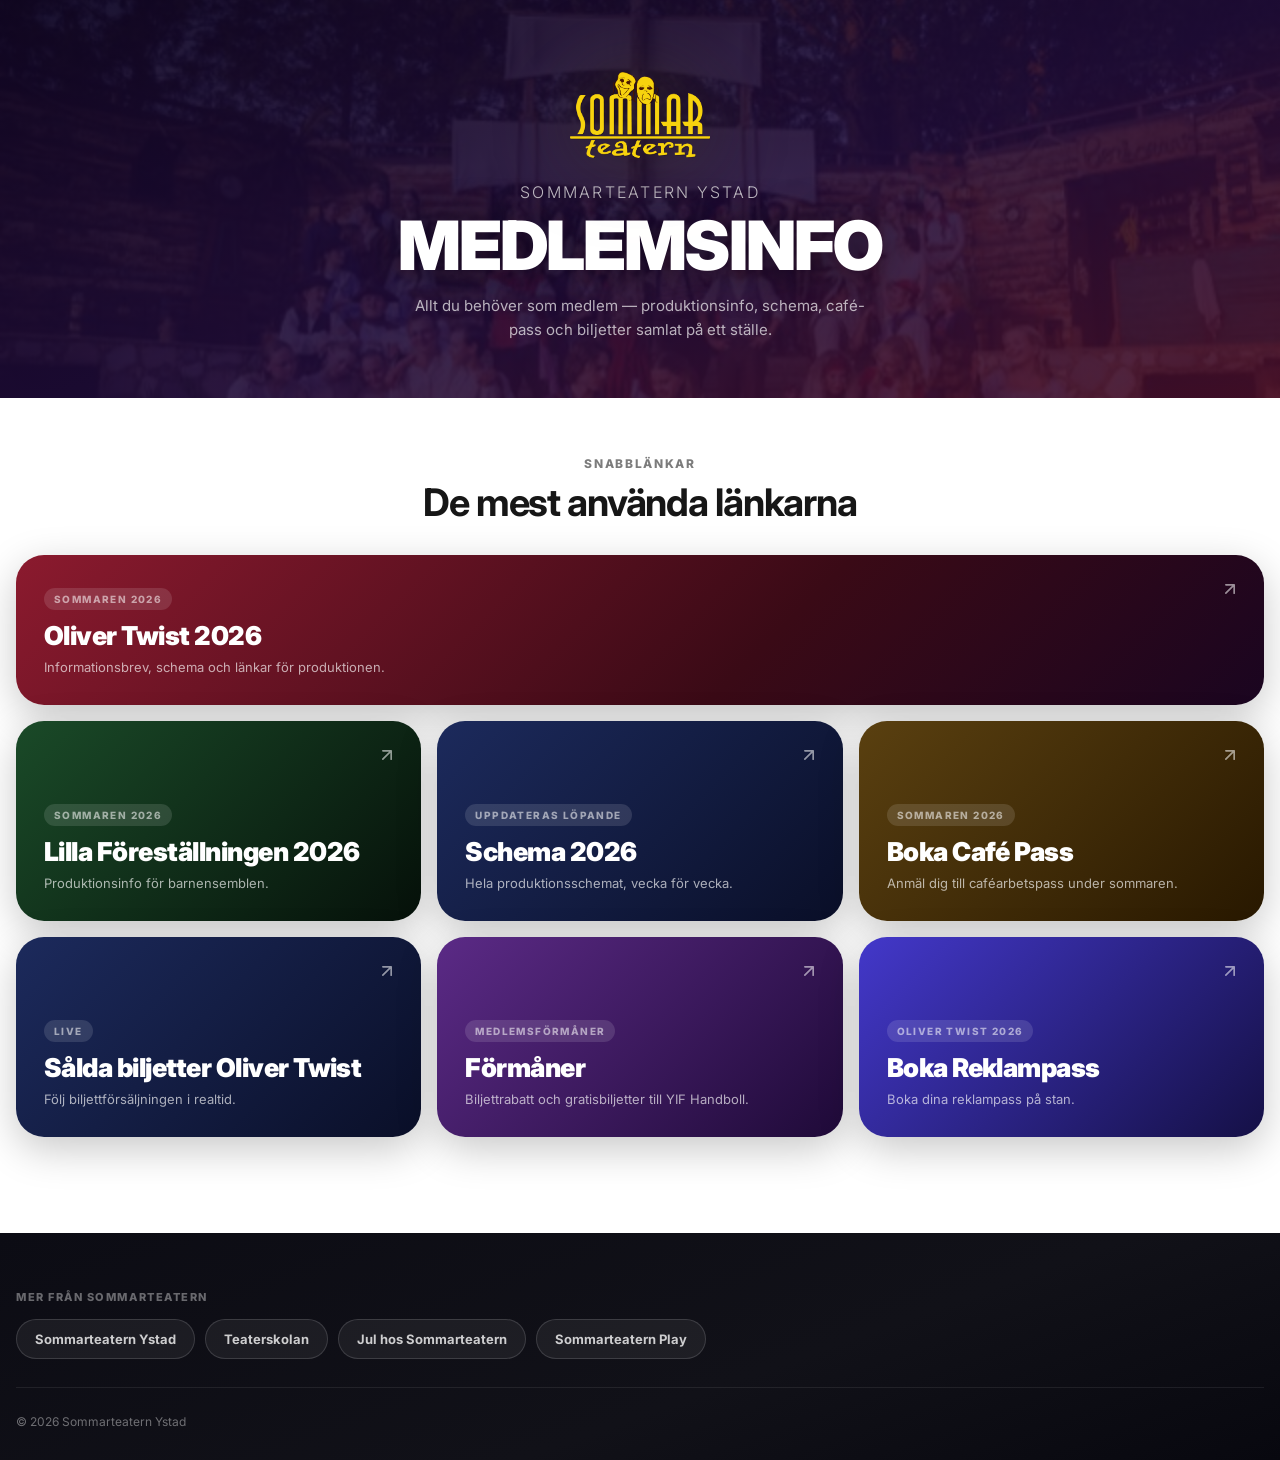
==== index.html @ a862b65d "Hela sidan" ====
<!DOCTYPE html>
<html lang="sv">
<head>
  <meta charset="UTF-8">
  <meta name="viewport" content="width=device-width, initial-scale=1.0">
  <title>Medlemsinfo — Sommarteatern Ystad</title>
  <meta name="description" content="Medlemssida för Sommarteatern Ystad — schema, produktionsinfo, café-pass och biljettförsäljning samlat på ett ställe.">
  <meta name="robots" content="noindex, nofollow">
  <link rel="preconnect" href="https://fonts.googleapis.com">
  <link rel="preconnect" href="https://fonts.gstatic.com" crossorigin>
  <link href="https://fonts.googleapis.com/css2?family=Inter:ital,opsz,wght@0,14..32,300..900;1,14..32,300..900&display=swap" rel="stylesheet">
  <link rel="icon" type="image/png" href="images/sommarteater-logo-yellow.png">
  <link rel="apple-touch-icon" href="images/sommarteater-logo-yellow.png">
  <link rel="stylesheet" href="css/style.css">
</head>
<body>

  <!-- ═══════════════════════════════════════
       HERO
  ════════════════════════════════════════ -->
  <section class="hero-section">
    <div class="container">
      <img src="images/sommarteater-logo-yellow.png" alt="Sommarteatern Ystad" class="hero-logo">
      <span class="hero-kicker">Sommarteatern Ystad</span>
      <h1 class="hero-title">MEDLEMSINFO</h1>
      <p class="hero-sub">Allt du behöver som medlem — produktionsinfo, schema, café-pass och biljetter samlat på ett ställe.</p>
    </div>
  </section>

  <!-- ═══════════════════════════════════════
       SNABBLÄNKAR
  ════════════════════════════════════════ -->
  <section class="section section--home-links">
    <div class="container">
      <header class="section-head center">
        <p class="section-kicker">Snabblänkar</p>
        <h2>De mest använda länkarna</h2>
      </header>

      <div class="link-grid">

        <a href="oliver-twist.html" class="link-tile link-tile--wide link-tile--oliver">
          <div class="link-tile-inner">
            <span class="link-tile-tag">Sommaren 2026</span>
            <h3 class="link-tile-title">Oliver Twist 2026</h3>
            <p class="link-tile-desc">Informationsbrev, schema och länkar för produktionen.</p>
            <svg class="link-tile-arrow" width="20" height="20" viewBox="0 0 24 24" fill="none" stroke="currentColor" stroke-width="2" stroke-linecap="round" stroke-linejoin="round"><path d="M7 17L17 7M17 7H7M17 7V17"/></svg>
          </div>
        </a>

        <a href="lilla-forestallningen.html" class="link-tile link-tile--half link-tile--lilla">
          <div class="link-tile-inner">
            <span class="link-tile-tag">Sommaren 2026</span>
            <h3 class="link-tile-title">Lilla Föreställningen 2026</h3>
            <p class="link-tile-desc">Produktionsinfo för barnensemblen.</p>
            <svg class="link-tile-arrow" width="20" height="20" viewBox="0 0 24 24" fill="none" stroke="currentColor" stroke-width="2" stroke-linecap="round" stroke-linejoin="round"><path d="M7 17L17 7M17 7H7M17 7V17"/></svg>
          </div>
        </a>

        <a href="schema.html" class="link-tile link-tile--half link-tile--schema">
          <div class="link-tile-inner">
            <span class="link-tile-tag">Uppdateras löpande</span>
            <h3 class="link-tile-title">Schema 2026</h3>
            <p class="link-tile-desc">Hela produktionsschemat, vecka för vecka.</p>
            <svg class="link-tile-arrow" width="20" height="20" viewBox="0 0 24 24" fill="none" stroke="currentColor" stroke-width="2" stroke-linecap="round" stroke-linejoin="round"><path d="M7 17L17 7M17 7H7M17 7V17"/></svg>
          </div>
        </a>

        <a href="cafe-pass.html" class="link-tile link-tile--half link-tile--cafe">
          <div class="link-tile-inner">
            <span class="link-tile-tag">Sommaren 2026</span>
            <h3 class="link-tile-title">Boka Café Pass</h3>
            <p class="link-tile-desc">Anmäl dig till caféarbetspass under sommaren.</p>
            <svg class="link-tile-arrow" width="20" height="20" viewBox="0 0 24 24" fill="none" stroke="currentColor" stroke-width="2" stroke-linecap="round" stroke-linejoin="round"><path d="M7 17L17 7M17 7H7M17 7V17"/></svg>
          </div>
        </a>

        <a href="https://live-sales.nortic.se/SIVIVLPBEH?new" target="_blank" rel="noopener" class="link-tile link-tile--half link-tile--tickets">
          <div class="link-tile-inner">
            <span class="link-tile-tag">Live</span>
            <h3 class="link-tile-title">Sålda biljetter Oliver Twist</h3>
            <p class="link-tile-desc">Följ biljettförsäljningen i realtid.</p>
            <svg class="link-tile-arrow" width="20" height="20" viewBox="0 0 24 24" fill="none" stroke="currentColor" stroke-width="2" stroke-linecap="round" stroke-linejoin="round"><path d="M7 17L17 7M17 7H7M17 7V17"/></svg>
          </div>
        </a>

        <a href="formaner.html" class="link-tile link-tile--half link-tile--formaner">
          <div class="link-tile-inner">
            <span class="link-tile-tag">Medlemsförmåner</span>
            <h3 class="link-tile-title">Förmåner</h3>
            <p class="link-tile-desc">Biljettrabatt och gratisbiljetter till YIF Handboll.</p>
            <svg class="link-tile-arrow" width="20" height="20" viewBox="0 0 24 24" fill="none" stroke="currentColor" stroke-width="2" stroke-linecap="round" stroke-linejoin="round"><path d="M7 17L17 7M17 7H7M17 7V17"/></svg>
          </div>
        </a>

        <a href="reklampass.html" class="link-tile link-tile--half link-tile--reklam">
          <div class="link-tile-inner">
            <span class="link-tile-tag">Oliver Twist 2026</span>
            <h3 class="link-tile-title">Boka Reklampass</h3>
            <p class="link-tile-desc">Boka dina reklampass på stan.</p>
            <svg class="link-tile-arrow" width="20" height="20" viewBox="0 0 24 24" fill="none" stroke="currentColor" stroke-width="2" stroke-linecap="round" stroke-linejoin="round"><path d="M7 17L17 7M17 7H7M17 7V17"/></svg>
          </div>
        </a>

      </div>
    </div>
  </section>

  <!-- ═══════════════════════════════════════
       FOOTER
  ════════════════════════════════════════ -->
  <footer class="site-footer">
    <div class="container">

      <p class="footer-links-title">Mer från Sommarteatern</p>
      <div class="footer-links">
        <a href="https://www.sommarteaternystad.com" target="_blank" rel="noopener" class="footer-link-pill">Sommarteatern Ystad</a>
        <a href="https://teaterskolan.sommarteaternystad.com" target="_blank" rel="noopener" class="footer-link-pill">Teaterskolan</a>
        <a href="https://jul.sommarteaternystad.com" target="_blank" rel="noopener" class="footer-link-pill">Jul hos Sommarteatern</a>
        <a href="https://sommarteaternplay.com" target="_blank" rel="noopener" class="footer-link-pill">Sommarteatern Play</a>
      </div>

      <div class="footer-bottom">
        <span>© 2026 Sommarteatern Ystad</span>
      </div>
    </div>
  </footer>

</body>
</html>
---- css/style.css ----
/* ══════════════════════════════════════════════
   MEDLEMSSIDA — Sommarteatern Ystad
   Delar designspråk med sommarteaternystad.com
══════════════════════════════════════════════ */

:root {
  --bg: #ffffff;
  --bg-soft: #f7f7f5;
  --line: rgba(20, 20, 20, 0.08);
  --text: #161616;
  --muted: rgba(22, 22, 22, 0.72);
  --muted-2: rgba(22, 22, 22, 0.5);

  /* Brand */
  --gold: #c9a84c;
  --gold-light: #e0bb65;
  --crimson: #8b1a2e;
  --crimson-deep: #5e0f1e;
  --purple-dark: #0e0421;
  --purple-mid: #1c0938;
  --blue: #1c2a5c;
  --blue-deep: #0a0f28;
  --green: #1a4a28;
  --green-deep: #06110a;

  --max: 1280px;
  --radius-lg: 28px;
  --radius-md: 20px;
  --radius-sm: 14px;
  --shadow: 0 18px 50px rgba(0, 0, 0, 0.06);
  --shadow-dark: 0 12px 40px rgba(0, 0, 0, 0.22);
}

*, *::before, *::after { box-sizing: border-box; }

html { scroll-behavior: smooth; }

body {
  margin: 0;
  font-family: 'Inter', -apple-system, BlinkMacSystemFont, 'Helvetica Neue', sans-serif;
  background: var(--bg);
  color: var(--text);
  line-height: 1.6;
  -webkit-font-smoothing: antialiased;
  -moz-osx-font-smoothing: grayscale;
}

a { color: inherit; text-decoration: none; }
img { display: block; max-width: 100%; }

.container {
  width: min(calc(100% - 32px), var(--max));
  margin: 0 auto;
}

/* ══════════════════════════════════════════════
   TOP BAR — enkel navigering på undersidor
══════════════════════════════════════════════ */

.topbar {
  background: var(--purple-dark);
  padding: 16px 0;
}

.topbar .container {
  display: flex;
  align-items: center;
  justify-content: space-between;
  gap: 16px;
}

.topbar-brand {
  display: flex;
  align-items: center;
  gap: 12px;
}

.topbar-logo { height: 40px; width: auto; }

.topbar-title {
  color: #fff;
  font-weight: 800;
  font-size: 14px;
  letter-spacing: 0.02em;
}

.topbar-back {
  display: inline-flex;
  align-items: center;
  gap: 6px;
  color: rgba(255,255,255,0.80);
  font-size: 14px;
  font-weight: 700;
  padding: 8px 16px;
  border-radius: 999px;
  background: rgba(255,255,255,0.08);
  border: 1px solid rgba(255,255,255,0.18);
  transition: background 0.2s, color 0.2s;
}

.topbar-back:hover { background: rgba(255,255,255,0.16); color: #fff; }

/* ══════════════════════════════════════════════
   HERO (startsida)
══════════════════════════════════════════════ */

.hero-section {
  position: relative;
  padding: 72px 0 56px;
  background:
    linear-gradient(160deg, rgba(14,4,33,0.90) 0%, rgba(28,9,56,0.86) 55%, rgba(94,15,30,0.88) 130%),
    url('../images/accent-hero.jpg') center 32% / cover no-repeat;
  text-align: center;
  overflow: hidden;
}

.hero-logo {
  width: min(140px, 32vw);
  height: auto;
  margin: 0 auto 22px;
  filter: drop-shadow(0 4px 30px rgba(0,0,0,0.5)) drop-shadow(0 0 40px rgba(201,168,76,0.25));
}

.hero-kicker {
  display: block;
  font-size: clamp(13px, 1.8vw, 16px);
  font-weight: 300;
  letter-spacing: 0.14em;
  color: rgba(255,255,255,0.72);
  text-transform: uppercase;
  margin-bottom: 8px;
}

.hero-title {
  margin: 0;
  font-size: clamp(38px, 8vw, 68px);
  font-weight: 900;
  letter-spacing: -0.03em;
  line-height: 0.95;
  color: #fff;
  text-shadow: 0 4px 40px rgba(0,0,0,0.5);
}

.hero-sub {
  margin: 16px auto 0;
  max-width: 460px;
  font-size: 15px;
  color: rgba(255,255,255,0.68);
}

/* ══════════════════════════════════════════════
   SECTION SHARED
══════════════════════════════════════════════ */

.section { padding: 56px 0; }

.section-head { margin-bottom: 32px; }
.section-head.center { text-align: center; }

.section-kicker {
  margin: 0 0 10px;
  text-transform: uppercase;
  letter-spacing: 0.14em;
  font-size: 12px;
  font-weight: 800;
  color: #7c7c7c;
}

h1.page-title {
  margin: 0 0 12px;
  font-size: clamp(28px, 4.5vw, 44px);
  font-weight: 900;
  letter-spacing: -0.03em;
  line-height: 1.05;
  color: var(--text);
}

h2 {
  margin: 0 0 12px;
  font-size: clamp(26px, 3.5vw, 38px);
  line-height: 1.05;
  letter-spacing: -0.03em;
  color: var(--text);
}

.page-lead {
  font-size: 16px;
  color: var(--muted);
  max-width: 620px;
  margin: 0 0 8px;
}

/* ══════════════════════════════════════════════
   SIDHUVUD MED STÄMNINGSBILD
══════════════════════════════════════════════ */

.page-header-row {
  display: flex;
  align-items: flex-end;
  justify-content: space-between;
  gap: 28px;
  flex-wrap: wrap;
}

.page-header-text { flex: 1; min-width: 240px; }

.page-photo {
  width: 168px;
  height: 168px;
  border-radius: var(--radius-md);
  object-fit: cover;
  box-shadow: var(--shadow);
  flex-shrink: 0;
}

@media (max-width: 719px) {
  .page-header-row { flex-direction: column-reverse; align-items: stretch; gap: 18px; }
  .page-photo { width: 100%; height: 160px; }
}

/* ══════════════════════════════════════════════
   INFO-KORT (Ledare & Kontakt m.fl.)
══════════════════════════════════════════════ */

.info-card {
  background: #fff;
  border: 1px solid var(--line);
  border-radius: var(--radius-md);
  padding: 24px 26px;
  box-shadow: var(--shadow);
  margin-bottom: 32px;
}

.info-card-title {
  margin: 0 0 12px;
  font-size: 16px;
  font-weight: 800;
  letter-spacing: -0.01em;
  color: var(--text);
}

.info-card p {
  margin: 0 0 10px;
  font-size: 14px;
  color: var(--muted);
  line-height: 1.65;
}

.info-card p:last-child { margin-bottom: 0; }

/* ══════════════════════════════════════════════
   FÖRMÅNS-KORT
══════════════════════════════════════════════ */

.benefit-card {
  background: #fff;
  border: 1px solid var(--line);
  border-radius: var(--radius-lg);
  padding: 30px 28px;
  box-shadow: var(--shadow);
  margin-bottom: 20px;
}

.benefit-card-icon {
  width: 52px;
  height: 52px;
  border-radius: 14px;
  display: flex;
  align-items: center;
  justify-content: center;
  margin-bottom: 18px;
  background: rgba(201,168,76,0.12);
  color: var(--gold);
}

.benefit-card-icon--purple { background: rgba(91,42,134,0.10); color: #7c3fb0; }

.benefit-card-title {
  margin: 0 0 12px;
  font-size: 21px;
  font-weight: 900;
  letter-spacing: -0.02em;
  color: var(--text);
}

.benefit-card p {
  margin: 0 0 14px;
  font-size: 14.5px;
  line-height: 1.7;
  color: var(--muted);
}

.benefit-card p:last-of-type { margin-bottom: 0; }

.benefit-card-code {
  display: inline-flex;
  align-items: center;
  gap: 8px;
  background: var(--bg-soft);
  border: 1px solid var(--line);
  border-radius: 999px;
  padding: 8px 20px;
  font-weight: 800;
  font-size: 14px;
  letter-spacing: 0.04em;
  margin: 6px 0 4px;
}

/* ══════════════════════════════════════════════
   LÄNK-GRID (bento-liknande knappar)
══════════════════════════════════════════════ */

.link-grid {
  display: grid;
  grid-template-columns: repeat(3, 1fr);
  gap: 16px;
}

.link-tile {
  border-radius: var(--radius-lg);
  overflow: hidden;
  position: relative;
  min-height: 200px;
  display: flex;
  transition: transform 0.22s ease, box-shadow 0.22s ease;
  box-shadow: var(--shadow-dark);
}

.link-tile:hover { transform: translateY(-4px) scale(1.005); box-shadow: 0 24px 64px rgba(0,0,0,0.30); }

.link-tile--wide { grid-column: span 3; min-height: 150px; }
.link-tile--half { grid-column: span 3; }

@media (min-width: 720px) {
  .link-tile--half { grid-column: span 1; }
}

.link-tile-inner {
  flex: 1;
  display: flex;
  flex-direction: column;
  justify-content: flex-end;
  padding: 28px;
  position: relative;
}

.link-tile--oliver .link-tile-inner {
  background: linear-gradient(135deg, var(--crimson) 0%, #3a0a16 60%, #1a0520 100%);
}
.link-tile--lilla .link-tile-inner {
  background: linear-gradient(135deg, var(--green) 0%, var(--green-deep) 100%);
}
.link-tile--schema .link-tile-inner {
  background: linear-gradient(135deg, var(--blue) 0%, var(--blue-deep) 100%);
}
.link-tile--cafe .link-tile-inner {
  background: linear-gradient(135deg, #5a4010 0%, #281800 100%);
}
.link-tile--tickets .link-tile-inner {
  background: linear-gradient(135deg, #1c2a5c 0%, #0a0f28 100%);
}
.link-tile--formaner .link-tile-inner {
  background: linear-gradient(135deg, #5b2a86 0%, #1f0a38 100%);
}
.link-tile--reklam .link-tile-inner {
  background: linear-gradient(135deg, #4338CA 0%, #151046 100%);
}

.link-tile-tag {
  display: inline-block;
  align-self: flex-start;
  font-size: 10px;
  font-weight: 800;
  text-transform: uppercase;
  letter-spacing: 0.14em;
  color: rgba(255,255,255,0.55);
  background: rgba(255,255,255,0.12);
  padding: 3px 10px;
  border-radius: 999px;
  margin-bottom: 12px;
}

.link-tile-title {
  margin: 0 0 8px;
  font-size: clamp(20px, 2.4vw, 26px);
  font-weight: 900;
  color: #fff;
  letter-spacing: -0.02em;
  line-height: 1.05;
}

.link-tile-desc {
  margin: 0;
  font-size: 13px;
  color: rgba(255,255,255,0.65);
  line-height: 1.5;
}

.link-tile-arrow {
  position: absolute;
  top: 24px;
  right: 24px;
  color: rgba(255,255,255,0.55);
  transition: transform 0.2s, color 0.2s;
}

.link-tile:hover .link-tile-arrow { transform: translate(3px,-3px); color: #fff; }

.link-tile.is-disabled { opacity: 0.6; cursor: default; }
.link-tile.is-disabled:hover { transform: none; box-shadow: var(--shadow-dark); }

/* ══════════════════════════════════════════════
   RESURS-KORT (dokumentlänkar på innehållssidor)
══════════════════════════════════════════════ */

.resource-list {
  display: flex;
  flex-direction: column;
  gap: 14px;
  margin: 0 0 40px;
}

.resource-card {
  display: flex;
  align-items: center;
  gap: 18px;
  background: #fff;
  border: 1px solid var(--line);
  border-radius: var(--radius-md);
  padding: 20px 24px;
  box-shadow: var(--shadow);
  transition: transform 0.18s ease, box-shadow 0.18s ease, border-color 0.18s;
}

.resource-card:hover {
  transform: translateY(-2px);
  box-shadow: 0 20px 50px rgba(0,0,0,0.10);
  border-color: rgba(201,168,76,0.4);
}

.resource-icon {
  flex-shrink: 0;
  width: 46px;
  height: 46px;
  border-radius: 12px;
  display: flex;
  align-items: center;
  justify-content: center;
  background: var(--bg-soft);
  color: var(--crimson);
}

.resource-body { flex: 1; min-width: 0; }

.resource-title {
  margin: 0 0 3px;
  font-size: 16px;
  font-weight: 800;
  letter-spacing: -0.01em;
  color: var(--text);
}

.resource-desc {
  margin: 0;
  font-size: 13px;
  color: var(--muted-2);
}

.resource-go {
  flex-shrink: 0;
  color: var(--muted-2);
  transition: transform 0.18s, color 0.18s;
}

.resource-card:hover .resource-go { transform: translateX(3px); color: var(--crimson); }

/* ══════════════════════════════════════════════
   BUTTONS
══════════════════════════════════════════════ */

.btn {
  display: inline-flex;
  align-items: center;
  justify-content: center;
  gap: 8px;
  min-height: 50px;
  padding: 0 26px;
  border-radius: 999px;
  font-size: 15px;
  font-weight: 800;
  letter-spacing: -0.01em;
  transition: background 0.2s, transform 0.18s, box-shadow 0.18s;
  cursor: pointer;
  border: none;
  white-space: nowrap;
}

.btn-gold { background: var(--gold); color: #1a1000; }
.btn-gold:hover { background: var(--gold-light); transform: translateY(-2px); box-shadow: 0 8px 24px rgba(201,168,76,0.45); }

.btn-crimson { background: var(--crimson); color: #fff; }
.btn-crimson:hover { background: #a01f35; transform: translateY(-2px); box-shadow: 0 8px 24px rgba(139,26,46,0.4); }

.btn-dark { background: var(--purple-dark); color: #fff; }
.btn-dark:hover { background: var(--purple-mid); transform: translateY(-2px); }

.btn-row {
  display: flex;
  gap: 12px;
  flex-wrap: wrap;
  margin-top: 4px;
}

/* ══════════════════════════════════════════════
   NOTICE / PLACEHOLDER
══════════════════════════════════════════════ */

.notice {
  border-radius: var(--radius-md);
  padding: 18px 22px;
  font-size: 14px;
  line-height: 1.6;
  margin-bottom: 32px;
}

.notice-info {
  background: #fff7e6;
  border: 1px solid #f0d999;
  color: #7a5c00;
}

/* ══════════════════════════════════════════════
   SCHEMA EMBED
══════════════════════════════════════════════ */

.embed-wrap {
  position: relative;
  border-radius: var(--radius-lg);
  overflow: hidden;
  box-shadow: var(--shadow-dark);
  border: 1px solid var(--line);
  background: #f8fafc;
}

.embed-wrap iframe {
  display: block;
  width: 100%;
  height: 82vh;
  min-height: 640px;
  border: none;
  position: relative;
  z-index: 1;
}

.embed-loading {
  position: absolute;
  inset: 0;
  display: flex;
  flex-direction: column;
  align-items: center;
  justify-content: center;
  gap: 16px;
  background: #f8fafc;
  z-index: 2;
  transition: opacity 0.25s ease;
}

.embed-loading-spinner {
  width: 40px;
  height: 40px;
  border-radius: 50%;
  border: 3px solid rgba(139, 26, 46, 0.15);
  border-top-color: var(--crimson);
  animation: embed-spin 0.8s linear infinite;
}

.embed-loading-text {
  font-size: 13px;
  font-weight: 700;
  color: var(--muted-2);
}

@keyframes embed-spin {
  to { transform: rotate(360deg); }
}

.embed-fallback {
  padding: 60px 24px;
  text-align: center;
  color: var(--muted);
}

.embed-fallback h3 { margin: 0 0 10px; font-size: 20px; color: var(--text); }
.embed-fallback p { margin: 0 0 20px; font-size: 14px; }

@media (max-width: 719px) {
  .embed-wrap iframe { height: 78vh; min-height: 520px; }
}

/* ══════════════════════════════════════════════
   KOMMER SNART
══════════════════════════════════════════════ */

.coming-soon {
  text-align: center;
  padding: 90px 0;
}

.coming-soon-badge {
  display: inline-block;
  font-size: 11px;
  font-weight: 800;
  text-transform: uppercase;
  letter-spacing: 0.16em;
  color: var(--crimson);
  background: rgba(139,26,46,0.08);
  padding: 6px 14px;
  border-radius: 999px;
  margin-bottom: 18px;
}

/* ══════════════════════════════════════════════
   FOOTER
══════════════════════════════════════════════ */

.site-footer {
  background: linear-gradient(160deg, #0c0c14 0%, #111118 60%, #08080f 100%);
  color: #fff;
  padding: 56px 0 28px;
  margin-top: 40px;
}

.footer-doc-card {
  display: flex;
  align-items: center;
  gap: 20px;
  background: rgba(255,255,255,0.05);
  border: 1px solid rgba(255,255,255,0.10);
  border-radius: var(--radius-md);
  padding: 22px 26px;
  margin-bottom: 32px;
  flex-wrap: wrap;
}

.footer-doc-icon {
  flex-shrink: 0;
  width: 48px;
  height: 48px;
  border-radius: 12px;
  background: rgba(201,168,76,0.15);
  color: var(--gold);
  display: flex;
  align-items: center;
  justify-content: center;
}

.footer-doc-body { flex: 1; min-width: 200px; }

.footer-doc-title { font-size: 16px; font-weight: 800; margin: 0 0 4px; }
.footer-doc-desc { font-size: 13px; color: rgba(255,255,255,0.55); margin: 0; }

.footer-links-title {
  margin: 0 0 12px;
  font-size: 11px;
  font-weight: 800;
  text-transform: uppercase;
  letter-spacing: 0.14em;
  color: rgba(255,255,255,0.38);
}

.footer-links {
  display: flex;
  flex-wrap: wrap;
  gap: 10px;
  margin-bottom: 28px;
}

.footer-link-pill {
  display: inline-flex;
  align-items: center;
  padding: 9px 18px;
  border-radius: 999px;
  background: rgba(255,255,255,0.06);
  border: 1px solid rgba(255,255,255,0.14);
  color: rgba(255,255,255,0.78);
  font-size: 13px;
  font-weight: 700;
  transition: background 0.2s, border-color 0.2s, color 0.2s;
}

.footer-link-pill:hover {
  background: rgba(255,255,255,0.14);
  border-color: rgba(255,255,255,0.22);
  color: #fff;
}

.footer-bottom {
  display: flex;
  align-items: center;
  justify-content: space-between;
  gap: 12px;
  flex-wrap: wrap;
  padding-top: 24px;
  border-top: 1px solid rgba(255,255,255,0.08);
  font-size: 12px;
  color: rgba(255,255,255,0.40);
}

.footer-bottom a { color: rgba(255,255,255,0.55); }
.footer-bottom a:hover { color: #fff; }

/* ══════════════════════════════════════════════
   RESPONSIVE
══════════════════════════════════════════════ */

@media (max-width: 719px) {
  .link-grid { grid-template-columns: 1fr; }
  .link-tile--wide { grid-column: span 1; }
  .topbar-title { display: none; }

  /* Kompakt hero — allt (header + snabblänkar) ska rymmas i första vyn */
  .hero-section { padding: 24px 0 18px; }
  .hero-logo { width: 56px; margin: 0 auto 8px; }
  .hero-kicker { font-size: 10px; margin-bottom: 2px; }
  .hero-title { font-size: 28px; }
  .hero-sub { display: none; }

  .section--home-links { padding: 14px 0 24px; }
  .section--home-links .section-head { margin-bottom: 10px; }
  .section--home-links .section-kicker { display: none; }
  .section--home-links h2 { font-size: 18px; letter-spacing: -0.02em; }

  /* Snabblänkar som kompakta rader istället för stora kort */
  .link-grid { gap: 8px; }
  .link-tile, .link-tile--wide, .link-tile--half { min-height: 0; }

  .link-tile-inner {
    flex-direction: row;
    align-items: center;
    justify-content: space-between;
    padding: 17px 18px;
    gap: 12px;
  }

  .link-tile-tag { display: none; }
  .link-tile-title { font-size: 15px; margin: 0; line-height: 1.2; }
  .link-tile-desc { display: none; }

  .link-tile-arrow {
    position: static;
    flex-shrink: 0;
    width: 16px;
    height: 16px;
  }
}
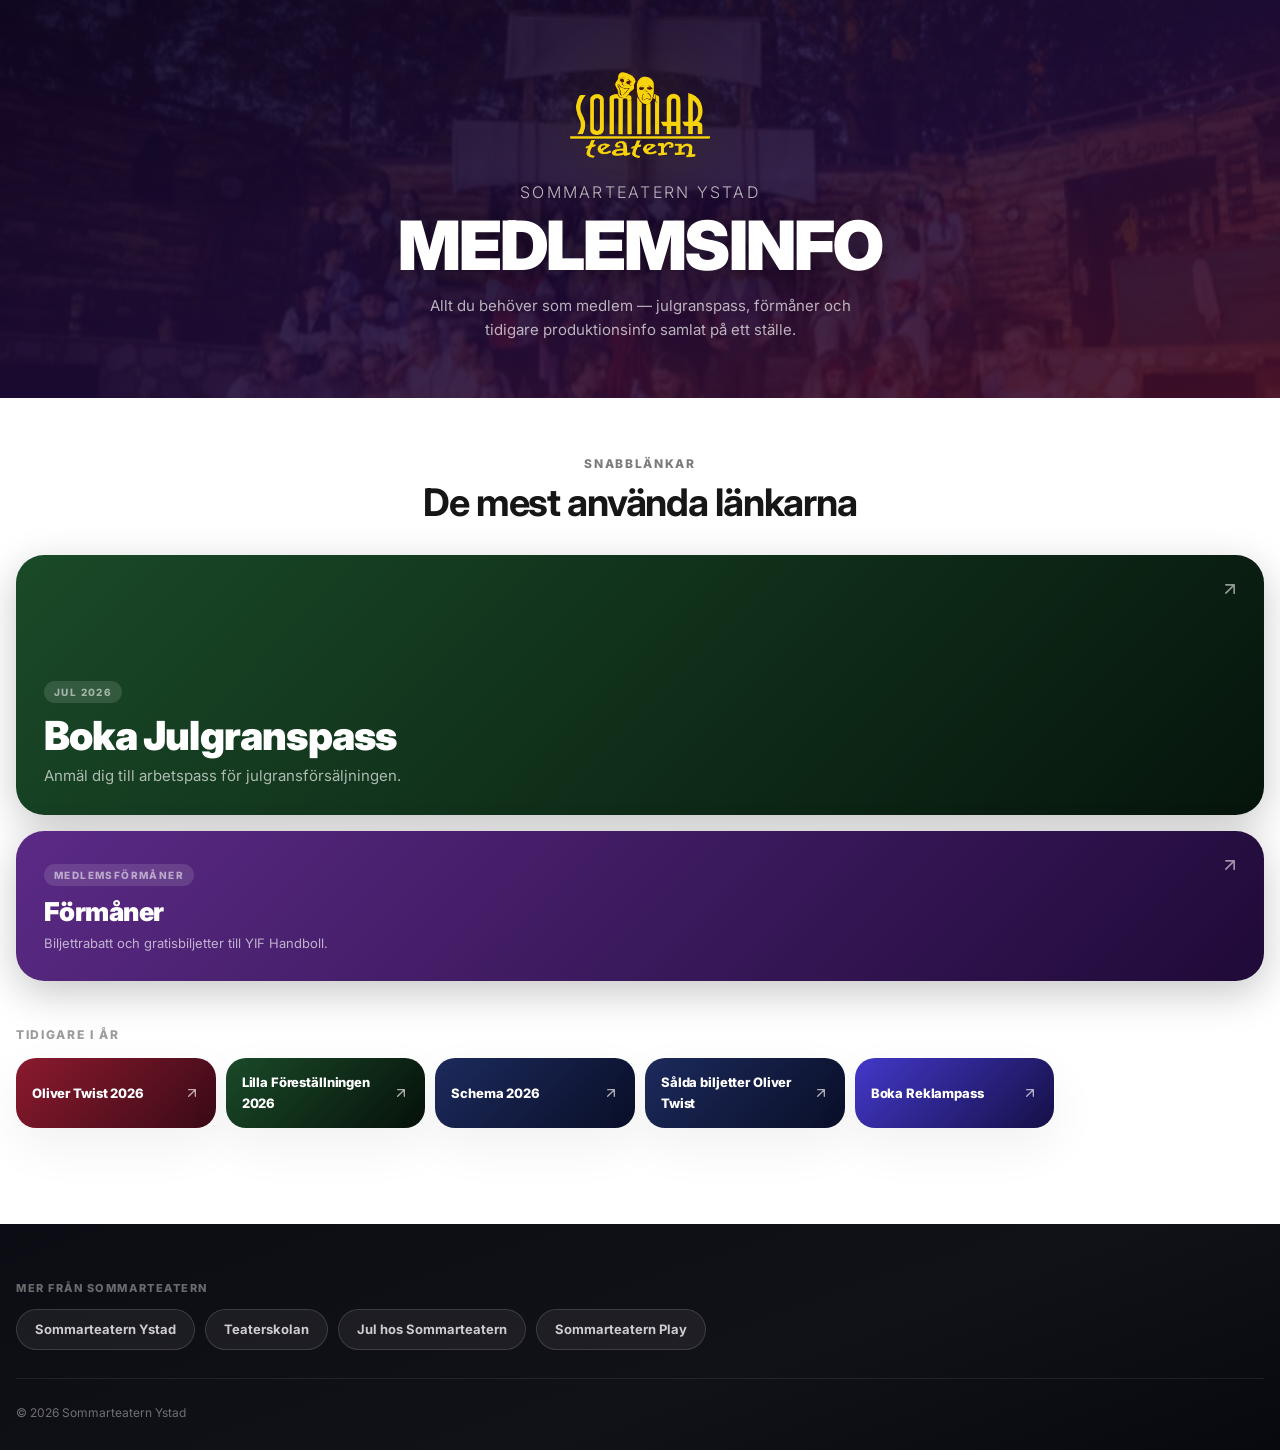
==== commit 1774f11e: "Jul" ====
--- a/index.html
+++ b/index.html
@@ -4,7 +4,7 @@
   <meta charset="UTF-8">
   <meta name="viewport" content="width=device-width, initial-scale=1.0">
   <title>Medlemsinfo — Sommarteatern Ystad</title>
-  <meta name="description" content="Medlemssida för Sommarteatern Ystad — schema, produktionsinfo, café-pass och biljettförsäljning samlat på ett ställe.">
+  <meta name="description" content="Medlemssida för Sommarteatern Ystad — boka julgranspass, se medlemsförmåner och hitta tidigare produktionsinfo samlat på ett ställe.">
   <meta name="robots" content="noindex, nofollow">
   <link rel="preconnect" href="https://fonts.googleapis.com">
   <link rel="preconnect" href="https://fonts.gstatic.com" crossorigin>
@@ -23,7 +23,7 @@
       <img src="images/sommarteater-logo-yellow.png" alt="Sommarteatern Ystad" class="hero-logo">
       <span class="hero-kicker">Sommarteatern Ystad</span>
       <h1 class="hero-title">MEDLEMSINFO</h1>
-      <p class="hero-sub">Allt du behöver som medlem — produktionsinfo, schema, café-pass och biljetter samlat på ett ställe.</p>
+      <p class="hero-sub">Allt du behöver som medlem — julgranspass, förmåner och tidigare produktionsinfo samlat på ett ställe.</p>
     </div>
   </section>
 
@@ -39,52 +39,16 @@
 
       <div class="link-grid">
 
-        <a href="oliver-twist.html" class="link-tile link-tile--wide link-tile--oliver">
+        <a href="cafe-pass.html" class="link-tile link-tile--featured link-tile--jul">
           <div class="link-tile-inner">
-            <span class="link-tile-tag">Sommaren 2026</span>
-            <h3 class="link-tile-title">Oliver Twist 2026</h3>
-            <p class="link-tile-desc">Informationsbrev, schema och länkar för produktionen.</p>
+            <span class="link-tile-tag">Jul 2026</span>
+            <h3 class="link-tile-title">Boka Julgranspass</h3>
+            <p class="link-tile-desc">Anmäl dig till arbetspass för julgransförsäljningen.</p>
             <svg class="link-tile-arrow" width="20" height="20" viewBox="0 0 24 24" fill="none" stroke="currentColor" stroke-width="2" stroke-linecap="round" stroke-linejoin="round"><path d="M7 17L17 7M17 7H7M17 7V17"/></svg>
           </div>
         </a>
 
-        <a href="lilla-forestallningen.html" class="link-tile link-tile--half link-tile--lilla">
-          <div class="link-tile-inner">
-            <span class="link-tile-tag">Sommaren 2026</span>
-            <h3 class="link-tile-title">Lilla Föreställningen 2026</h3>
-            <p class="link-tile-desc">Produktionsinfo för barnensemblen.</p>
-            <svg class="link-tile-arrow" width="20" height="20" viewBox="0 0 24 24" fill="none" stroke="currentColor" stroke-width="2" stroke-linecap="round" stroke-linejoin="round"><path d="M7 17L17 7M17 7H7M17 7V17"/></svg>
-          </div>
-        </a>
-
-        <a href="schema.html" class="link-tile link-tile--half link-tile--schema">
-          <div class="link-tile-inner">
-            <span class="link-tile-tag">Uppdateras löpande</span>
-            <h3 class="link-tile-title">Schema 2026</h3>
-            <p class="link-tile-desc">Hela produktionsschemat, vecka för vecka.</p>
-            <svg class="link-tile-arrow" width="20" height="20" viewBox="0 0 24 24" fill="none" stroke="currentColor" stroke-width="2" stroke-linecap="round" stroke-linejoin="round"><path d="M7 17L17 7M17 7H7M17 7V17"/></svg>
-          </div>
-        </a>
-
-        <a href="cafe-pass.html" class="link-tile link-tile--half link-tile--cafe">
-          <div class="link-tile-inner">
-            <span class="link-tile-tag">Sommaren 2026</span>
-            <h3 class="link-tile-title">Boka Café Pass</h3>
-            <p class="link-tile-desc">Anmäl dig till caféarbetspass under sommaren.</p>
-            <svg class="link-tile-arrow" width="20" height="20" viewBox="0 0 24 24" fill="none" stroke="currentColor" stroke-width="2" stroke-linecap="round" stroke-linejoin="round"><path d="M7 17L17 7M17 7H7M17 7V17"/></svg>
-          </div>
-        </a>
-
-        <a href="https://live-sales.nortic.se/SIVIVLPBEH?new" target="_blank" rel="noopener" class="link-tile link-tile--half link-tile--tickets">
-          <div class="link-tile-inner">
-            <span class="link-tile-tag">Live</span>
-            <h3 class="link-tile-title">Sålda biljetter Oliver Twist</h3>
-            <p class="link-tile-desc">Följ biljettförsäljningen i realtid.</p>
-            <svg class="link-tile-arrow" width="20" height="20" viewBox="0 0 24 24" fill="none" stroke="currentColor" stroke-width="2" stroke-linecap="round" stroke-linejoin="round"><path d="M7 17L17 7M17 7H7M17 7V17"/></svg>
-          </div>
-        </a>
-
-        <a href="formaner.html" class="link-tile link-tile--half link-tile--formaner">
+        <a href="formaner.html" class="link-tile link-tile--wide link-tile--formaner">
           <div class="link-tile-inner">
             <span class="link-tile-tag">Medlemsförmåner</span>
             <h3 class="link-tile-title">Förmåner</h3>
@@ -93,13 +57,34 @@
           </div>
         </a>
 
-        <a href="reklampass.html" class="link-tile link-tile--half link-tile--reklam">
-          <div class="link-tile-inner">
-            <span class="link-tile-tag">Oliver Twist 2026</span>
-            <h3 class="link-tile-title">Boka Reklampass</h3>
-            <p class="link-tile-desc">Boka dina reklampass på stan.</p>
-            <svg class="link-tile-arrow" width="20" height="20" viewBox="0 0 24 24" fill="none" stroke="currentColor" stroke-width="2" stroke-linecap="round" stroke-linejoin="round"><path d="M7 17L17 7M17 7H7M17 7V17"/></svg>
-          </div>
+      </div>
+
+      <p class="archive-label">Tidigare i år</p>
+      <div class="archive-grid">
+
+        <a href="oliver-twist.html" class="archive-tile archive-tile--oliver">
+          Oliver Twist 2026
+          <svg width="16" height="16" viewBox="0 0 24 24" fill="none" stroke="currentColor" stroke-width="2" stroke-linecap="round" stroke-linejoin="round"><path d="M7 17L17 7M17 7H7M17 7V17"/></svg>
+        </a>
+
+        <a href="lilla-forestallningen.html" class="archive-tile archive-tile--lilla">
+          Lilla Föreställningen 2026
+          <svg width="16" height="16" viewBox="0 0 24 24" fill="none" stroke="currentColor" stroke-width="2" stroke-linecap="round" stroke-linejoin="round"><path d="M7 17L17 7M17 7H7M17 7V17"/></svg>
+        </a>
+
+        <a href="schema.html" class="archive-tile archive-tile--schema">
+          Schema 2026
+          <svg width="16" height="16" viewBox="0 0 24 24" fill="none" stroke="currentColor" stroke-width="2" stroke-linecap="round" stroke-linejoin="round"><path d="M7 17L17 7M17 7H7M17 7V17"/></svg>
+        </a>
+
+        <a href="https://live-sales.nortic.se/SIVIVLPBEH?new" target="_blank" rel="noopener" class="archive-tile archive-tile--tickets">
+          Sålda biljetter Oliver Twist
+          <svg width="16" height="16" viewBox="0 0 24 24" fill="none" stroke="currentColor" stroke-width="2" stroke-linecap="round" stroke-linejoin="round"><path d="M7 17L17 7M17 7H7M17 7V17"/></svg>
+        </a>
+
+        <a href="reklampass.html" class="archive-tile archive-tile--reklam">
+          Boka Reklampass
+          <svg width="16" height="16" viewBox="0 0 24 24" fill="none" stroke="currentColor" stroke-width="2" stroke-linecap="round" stroke-linejoin="round"><path d="M7 17L17 7M17 7H7M17 7V17"/></svg>
         </a>
 
       </div>
--- a/css/style.css
+++ b/css/style.css
@@ -191,31 +191,40 @@
 }
 
 /* ══════════════════════════════════════════════
-   SIDHUVUD MED STÄMNINGSBILD
-══════════════════════════════════════════════ */
-
-.page-header-row {
-  display: flex;
-  align-items: flex-end;
-  justify-content: space-between;
-  gap: 28px;
-  flex-wrap: wrap;
-}
-
-.page-header-text { flex: 1; min-width: 240px; }
-
-.page-photo {
-  width: 168px;
-  height: 168px;
-  border-radius: var(--radius-md);
-  object-fit: cover;
-  box-shadow: var(--shadow);
-  flex-shrink: 0;
+   SIDHUVUD MED STÄMNINGSBILD (helbredd, skugga + text ovanpå)
+══════════════════════════════════════════════ */
+
+.page-hero {
+  position: relative;
+  padding: 64px 0 40px;
+  background-size: cover;
+  background-position: center 30%;
+  overflow: hidden;
+}
+
+.page-hero::before {
+  content: '';
+  position: absolute;
+  inset: 0;
+  background: linear-gradient(160deg, rgba(14,4,33,0.92) 0%, rgba(28,9,56,0.86) 55%, rgba(94,15,30,0.88) 130%);
+}
+
+.page-hero .container { position: relative; z-index: 1; }
+
+.page-hero .section-kicker { color: rgba(255,255,255,0.68); }
+
+.page-hero .page-title {
+  color: #fff;
+  text-shadow: 0 4px 40px rgba(0,0,0,0.55);
+}
+
+.page-hero .page-lead {
+  color: rgba(255,255,255,0.78);
+  max-width: 560px;
 }
 
 @media (max-width: 719px) {
-  .page-header-row { flex-direction: column-reverse; align-items: stretch; gap: 18px; }
-  .page-photo { width: 100%; height: 160px; }
+  .page-hero { padding: 48px 0 32px; }
 }
 
 /* ══════════════════════════════════════════════
@@ -330,6 +339,9 @@
 
 .link-tile--wide { grid-column: span 3; min-height: 150px; }
 .link-tile--half { grid-column: span 3; }
+.link-tile--featured { grid-column: span 3; min-height: 260px; }
+.link-tile--featured .link-tile-title { font-size: clamp(28px, 4vw, 40px); }
+.link-tile--featured .link-tile-desc { font-size: 15px; }
 
 @media (min-width: 720px) {
   .link-tile--half { grid-column: span 1; }
@@ -353,8 +365,8 @@
 .link-tile--schema .link-tile-inner {
   background: linear-gradient(135deg, var(--blue) 0%, var(--blue-deep) 100%);
 }
-.link-tile--cafe .link-tile-inner {
-  background: linear-gradient(135deg, #5a4010 0%, #281800 100%);
+.link-tile--jul .link-tile-inner {
+  background: linear-gradient(135deg, #1a4a28 0%, #06150c 100%);
 }
 .link-tile--tickets .link-tile-inner {
   background: linear-gradient(135deg, #1c2a5c 0%, #0a0f28 100%);
@@ -410,6 +422,50 @@
 .link-tile.is-disabled:hover { transform: none; box-shadow: var(--shadow-dark); }
 
 /* ══════════════════════════════════════════════
+   ARKIV (små rutor för passerade produktioner/länkar)
+══════════════════════════════════════════════ */
+
+.archive-label {
+  margin: 44px 0 14px;
+  font-size: 12px;
+  font-weight: 800;
+  text-transform: uppercase;
+  letter-spacing: 0.14em;
+  color: #9c9c9c;
+}
+
+.archive-grid {
+  display: grid;
+  grid-template-columns: repeat(auto-fill, minmax(190px, 1fr));
+  gap: 10px;
+}
+
+.archive-tile {
+  display: flex;
+  align-items: center;
+  justify-content: space-between;
+  gap: 10px;
+  min-height: 58px;
+  padding: 14px 16px;
+  border-radius: var(--radius-md);
+  color: #fff;
+  font-size: 13px;
+  font-weight: 800;
+  letter-spacing: -0.01em;
+  box-shadow: var(--shadow);
+  transition: transform 0.18s ease, box-shadow 0.18s ease;
+}
+
+.archive-tile:hover { transform: translateY(-2px); box-shadow: 0 14px 32px rgba(0,0,0,0.20); }
+.archive-tile svg { flex-shrink: 0; opacity: 0.65; }
+
+.archive-tile--oliver { background: linear-gradient(135deg, var(--crimson) 0%, #3a0a16 100%); }
+.archive-tile--lilla { background: linear-gradient(135deg, var(--green) 0%, var(--green-deep) 100%); }
+.archive-tile--schema { background: linear-gradient(135deg, var(--blue) 0%, var(--blue-deep) 100%); }
+.archive-tile--tickets { background: linear-gradient(135deg, #1c2a5c 0%, #0a0f28 100%); }
+.archive-tile--reklam { background: linear-gradient(135deg, #4338CA 0%, #151046 100%); }
+
+/* ══════════════════════════════════════════════
    RESURS-KORT (dokumentlänkar på innehållssidor)
 ══════════════════════════════════════════════ */
 
@@ -527,74 +583,6 @@
   background: #fff7e6;
   border: 1px solid #f0d999;
   color: #7a5c00;
-}
-
-/* ══════════════════════════════════════════════
-   SCHEMA EMBED
-══════════════════════════════════════════════ */
-
-.embed-wrap {
-  position: relative;
-  border-radius: var(--radius-lg);
-  overflow: hidden;
-  box-shadow: var(--shadow-dark);
-  border: 1px solid var(--line);
-  background: #f8fafc;
-}
-
-.embed-wrap iframe {
-  display: block;
-  width: 100%;
-  height: 82vh;
-  min-height: 640px;
-  border: none;
-  position: relative;
-  z-index: 1;
-}
-
-.embed-loading {
-  position: absolute;
-  inset: 0;
-  display: flex;
-  flex-direction: column;
-  align-items: center;
-  justify-content: center;
-  gap: 16px;
-  background: #f8fafc;
-  z-index: 2;
-  transition: opacity 0.25s ease;
-}
-
-.embed-loading-spinner {
-  width: 40px;
-  height: 40px;
-  border-radius: 50%;
-  border: 3px solid rgba(139, 26, 46, 0.15);
-  border-top-color: var(--crimson);
-  animation: embed-spin 0.8s linear infinite;
-}
-
-.embed-loading-text {
-  font-size: 13px;
-  font-weight: 700;
-  color: var(--muted-2);
-}
-
-@keyframes embed-spin {
-  to { transform: rotate(360deg); }
-}
-
-.embed-fallback {
-  padding: 60px 24px;
-  text-align: center;
-  color: var(--muted);
-}
-
-.embed-fallback h3 { margin: 0 0 10px; font-size: 20px; color: var(--text); }
-.embed-fallback p { margin: 0 0 20px; font-size: 14px; }
-
-@media (max-width: 719px) {
-  .embed-wrap iframe { height: 78vh; min-height: 520px; }
 }
 
 /* ══════════════════════════════════════════════
@@ -733,6 +721,10 @@
   /* Snabblänkar som kompakta rader istället för stora kort */
   .link-grid { gap: 8px; }
   .link-tile, .link-tile--wide, .link-tile--half { min-height: 0; }
+  .link-tile--featured { min-height: 0; }
+  .link-tile--featured .link-tile-title { font-size: 20px; }
+
+  .archive-grid { grid-template-columns: 1fr; }
 
   .link-tile-inner {
     flex-direction: row;
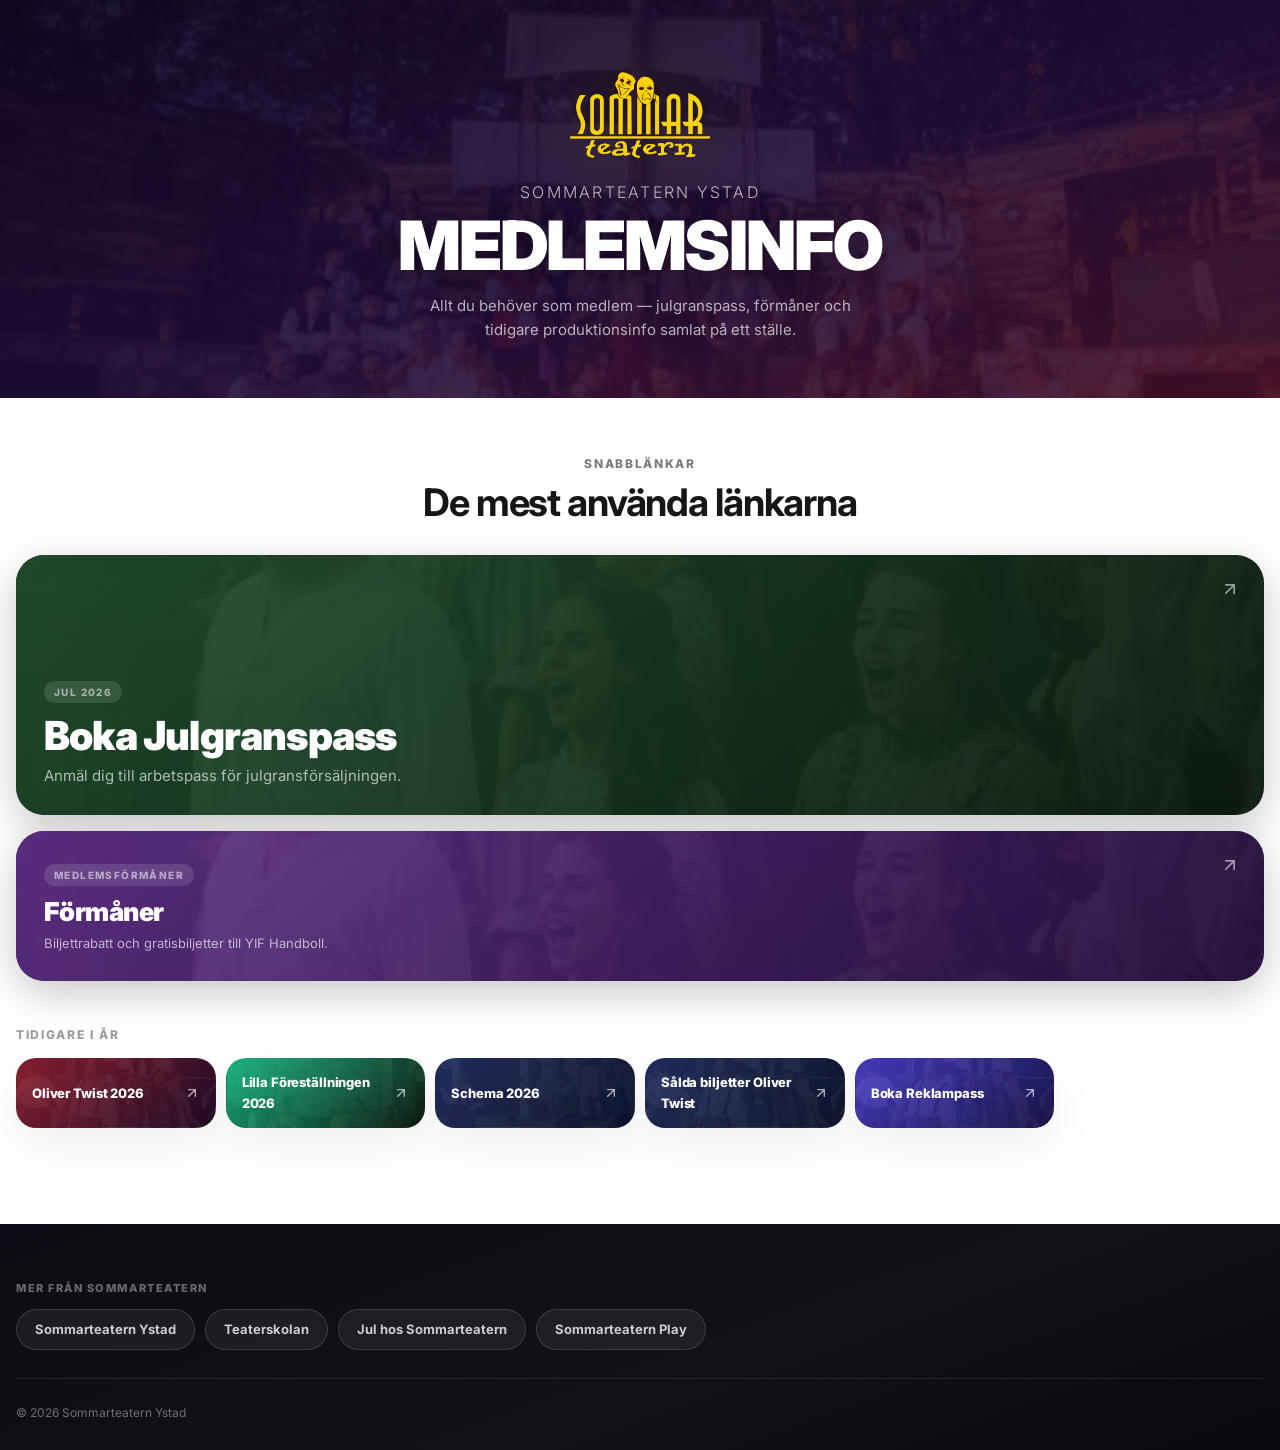
==== commit 15af9add: "Medöem" ====
--- a/index.html
+++ b/index.html
@@ -39,7 +39,7 @@
 
       <div class="link-grid">
 
-        <a href="cafe-pass.html" class="link-tile link-tile--featured link-tile--jul">
+        <a href="cafe-pass.html" class="link-tile link-tile--featured link-tile--jul" style="--tile-photo: url('/images/accent-cafe.jpg');">
           <div class="link-tile-inner">
             <span class="link-tile-tag">Jul 2026</span>
             <h3 class="link-tile-title">Boka Julgranspass</h3>
@@ -48,7 +48,7 @@
           </div>
         </a>
 
-        <a href="formaner.html" class="link-tile link-tile--wide link-tile--formaner">
+        <a href="formaner.html" class="link-tile link-tile--wide link-tile--formaner" style="--tile-photo: url('/images/accent-formaner.jpg');">
           <div class="link-tile-inner">
             <span class="link-tile-tag">Medlemsförmåner</span>
             <h3 class="link-tile-title">Förmåner</h3>
@@ -62,27 +62,27 @@
       <p class="archive-label">Tidigare i år</p>
       <div class="archive-grid">
 
-        <a href="oliver-twist.html" class="archive-tile archive-tile--oliver">
+        <a href="oliver-twist.html" class="archive-tile archive-tile--oliver" style="--tile-photo: url('/images/accent-oliver-twist.jpg');">
           Oliver Twist 2026
           <svg width="16" height="16" viewBox="0 0 24 24" fill="none" stroke="currentColor" stroke-width="2" stroke-linecap="round" stroke-linejoin="round"><path d="M7 17L17 7M17 7H7M17 7V17"/></svg>
         </a>
 
-        <a href="lilla-forestallningen.html" class="archive-tile archive-tile--lilla">
+        <a href="lilla-forestallningen.html" class="archive-tile archive-tile--lilla" style="--tile-photo: url('/images/accent-lilla-forestallningen.jpg');">
           Lilla Föreställningen 2026
           <svg width="16" height="16" viewBox="0 0 24 24" fill="none" stroke="currentColor" stroke-width="2" stroke-linecap="round" stroke-linejoin="round"><path d="M7 17L17 7M17 7H7M17 7V17"/></svg>
         </a>
 
-        <a href="schema.html" class="archive-tile archive-tile--schema">
+        <a href="schema.html" class="archive-tile archive-tile--schema" style="--tile-photo: url('/images/accent-schema.jpg');">
           Schema 2026
           <svg width="16" height="16" viewBox="0 0 24 24" fill="none" stroke="currentColor" stroke-width="2" stroke-linecap="round" stroke-linejoin="round"><path d="M7 17L17 7M17 7H7M17 7V17"/></svg>
         </a>
 
-        <a href="https://live-sales.nortic.se/SIVIVLPBEH?new" target="_blank" rel="noopener" class="archive-tile archive-tile--tickets">
+        <a href="https://live-sales.nortic.se/SIVIVLPBEH?new" target="_blank" rel="noopener" class="archive-tile archive-tile--tickets" style="--tile-photo: url('/images/accent-oliver-twist.jpg');">
           Sålda biljetter Oliver Twist
           <svg width="16" height="16" viewBox="0 0 24 24" fill="none" stroke="currentColor" stroke-width="2" stroke-linecap="round" stroke-linejoin="round"><path d="M7 17L17 7M17 7H7M17 7V17"/></svg>
         </a>
 
-        <a href="reklampass.html" class="archive-tile archive-tile--reklam">
+        <a href="reklampass.html" class="archive-tile archive-tile--reklam" style="--tile-photo: url('/images/accent-reklampass.jpg');">
           Boka Reklampass
           <svg width="16" height="16" viewBox="0 0 24 24" fill="none" stroke="currentColor" stroke-width="2" stroke-linecap="round" stroke-linejoin="round"><path d="M7 17L17 7M17 7H7M17 7V17"/></svg>
         </a>
--- a/css/style.css
+++ b/css/style.css
@@ -354,28 +354,30 @@
   justify-content: flex-end;
   padding: 28px;
   position: relative;
+  background-size: cover;
+  background-position: center 30%;
 }
 
 .link-tile--oliver .link-tile-inner {
-  background: linear-gradient(135deg, var(--crimson) 0%, #3a0a16 60%, #1a0520 100%);
+  background-image: linear-gradient(135deg, rgba(139,26,46,0.90) 0%, rgba(58,10,22,0.90) 60%, rgba(26,5,32,0.92) 100%), var(--tile-photo);
 }
 .link-tile--lilla .link-tile-inner {
-  background: linear-gradient(135deg, var(--green) 0%, var(--green-deep) 100%);
+  background-image: linear-gradient(135deg, rgba(16,185,129,0.88) 0%, rgba(6,17,10,0.93) 100%), var(--tile-photo);
 }
 .link-tile--schema .link-tile-inner {
-  background: linear-gradient(135deg, var(--blue) 0%, var(--blue-deep) 100%);
+  background-image: linear-gradient(135deg, rgba(28,42,92,0.90) 0%, rgba(10,15,40,0.93) 100%), var(--tile-photo);
 }
 .link-tile--jul .link-tile-inner {
-  background: linear-gradient(135deg, #1a4a28 0%, #06150c 100%);
+  background-image: linear-gradient(135deg, rgba(26,74,40,0.90) 0%, rgba(6,21,12,0.92) 100%), var(--tile-photo);
 }
 .link-tile--tickets .link-tile-inner {
-  background: linear-gradient(135deg, #1c2a5c 0%, #0a0f28 100%);
+  background-image: linear-gradient(135deg, rgba(28,42,92,0.90) 0%, rgba(10,15,40,0.93) 100%), var(--tile-photo);
 }
 .link-tile--formaner .link-tile-inner {
-  background: linear-gradient(135deg, #5b2a86 0%, #1f0a38 100%);
+  background-image: linear-gradient(135deg, rgba(91,42,134,0.88) 0%, rgba(31,10,56,0.93) 100%), var(--tile-photo);
 }
 .link-tile--reklam .link-tile-inner {
-  background: linear-gradient(135deg, #4338CA 0%, #151046 100%);
+  background-image: linear-gradient(135deg, rgba(67,56,202,0.88) 0%, rgba(21,16,70,0.93) 100%), var(--tile-photo);
 }
 
 .link-tile-tag {
@@ -454,16 +456,18 @@
   letter-spacing: -0.01em;
   box-shadow: var(--shadow);
   transition: transform 0.18s ease, box-shadow 0.18s ease;
+  background-size: cover;
+  background-position: center 30%;
 }
 
 .archive-tile:hover { transform: translateY(-2px); box-shadow: 0 14px 32px rgba(0,0,0,0.20); }
 .archive-tile svg { flex-shrink: 0; opacity: 0.65; }
 
-.archive-tile--oliver { background: linear-gradient(135deg, var(--crimson) 0%, #3a0a16 100%); }
-.archive-tile--lilla { background: linear-gradient(135deg, var(--green) 0%, var(--green-deep) 100%); }
-.archive-tile--schema { background: linear-gradient(135deg, var(--blue) 0%, var(--blue-deep) 100%); }
-.archive-tile--tickets { background: linear-gradient(135deg, #1c2a5c 0%, #0a0f28 100%); }
-.archive-tile--reklam { background: linear-gradient(135deg, #4338CA 0%, #151046 100%); }
+.archive-tile--oliver { background-image: linear-gradient(135deg, rgba(139,26,46,0.90) 0%, rgba(26,5,32,0.92) 100%), var(--tile-photo); }
+.archive-tile--lilla { background-image: linear-gradient(135deg, rgba(16,185,129,0.88) 0%, rgba(6,17,10,0.93) 100%), var(--tile-photo); }
+.archive-tile--schema { background-image: linear-gradient(135deg, rgba(28,42,92,0.90) 0%, rgba(10,15,40,0.93) 100%), var(--tile-photo); }
+.archive-tile--tickets { background-image: linear-gradient(135deg, rgba(28,42,92,0.90) 0%, rgba(10,15,40,0.93) 100%), var(--tile-photo); }
+.archive-tile--reklam { background-image: linear-gradient(135deg, rgba(67,56,202,0.88) 0%, rgba(21,16,70,0.93) 100%), var(--tile-photo); }
 
 /* ══════════════════════════════════════════════
    RESURS-KORT (dokumentlänkar på innehållssidor)
